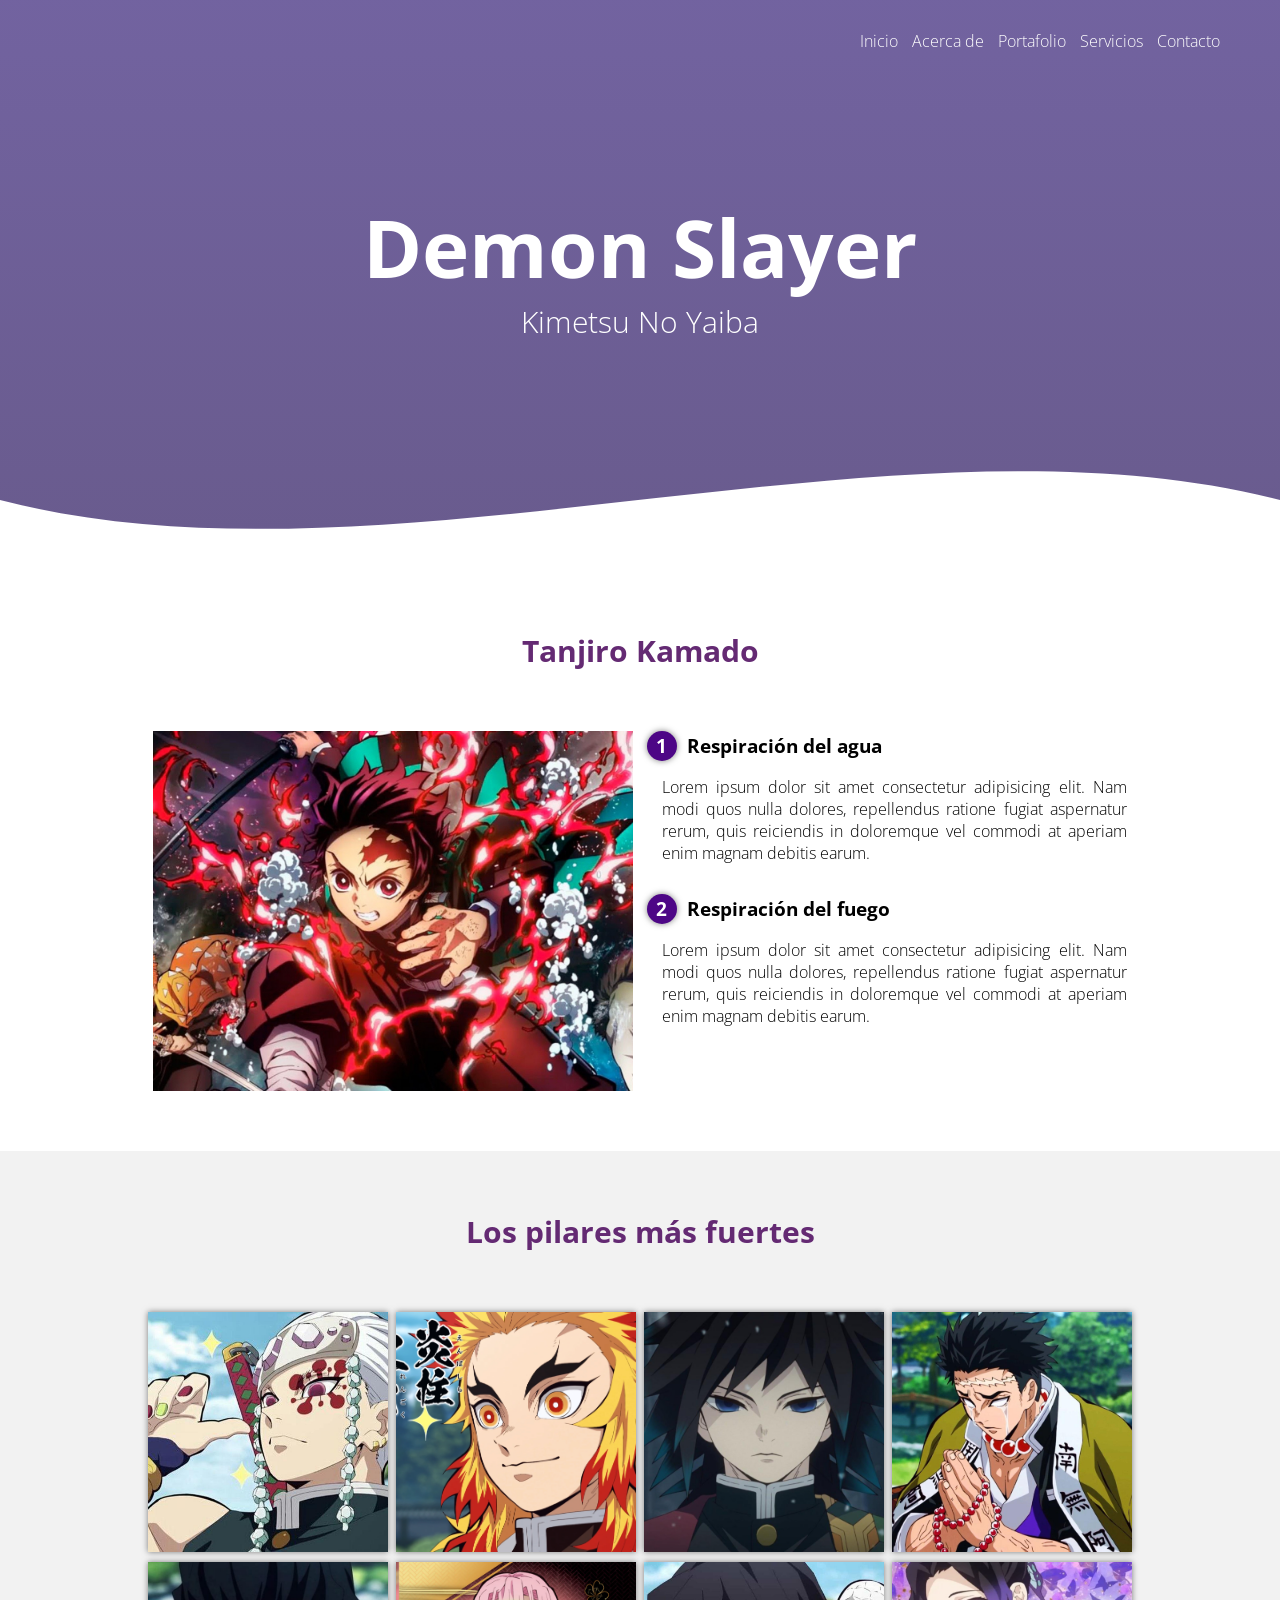
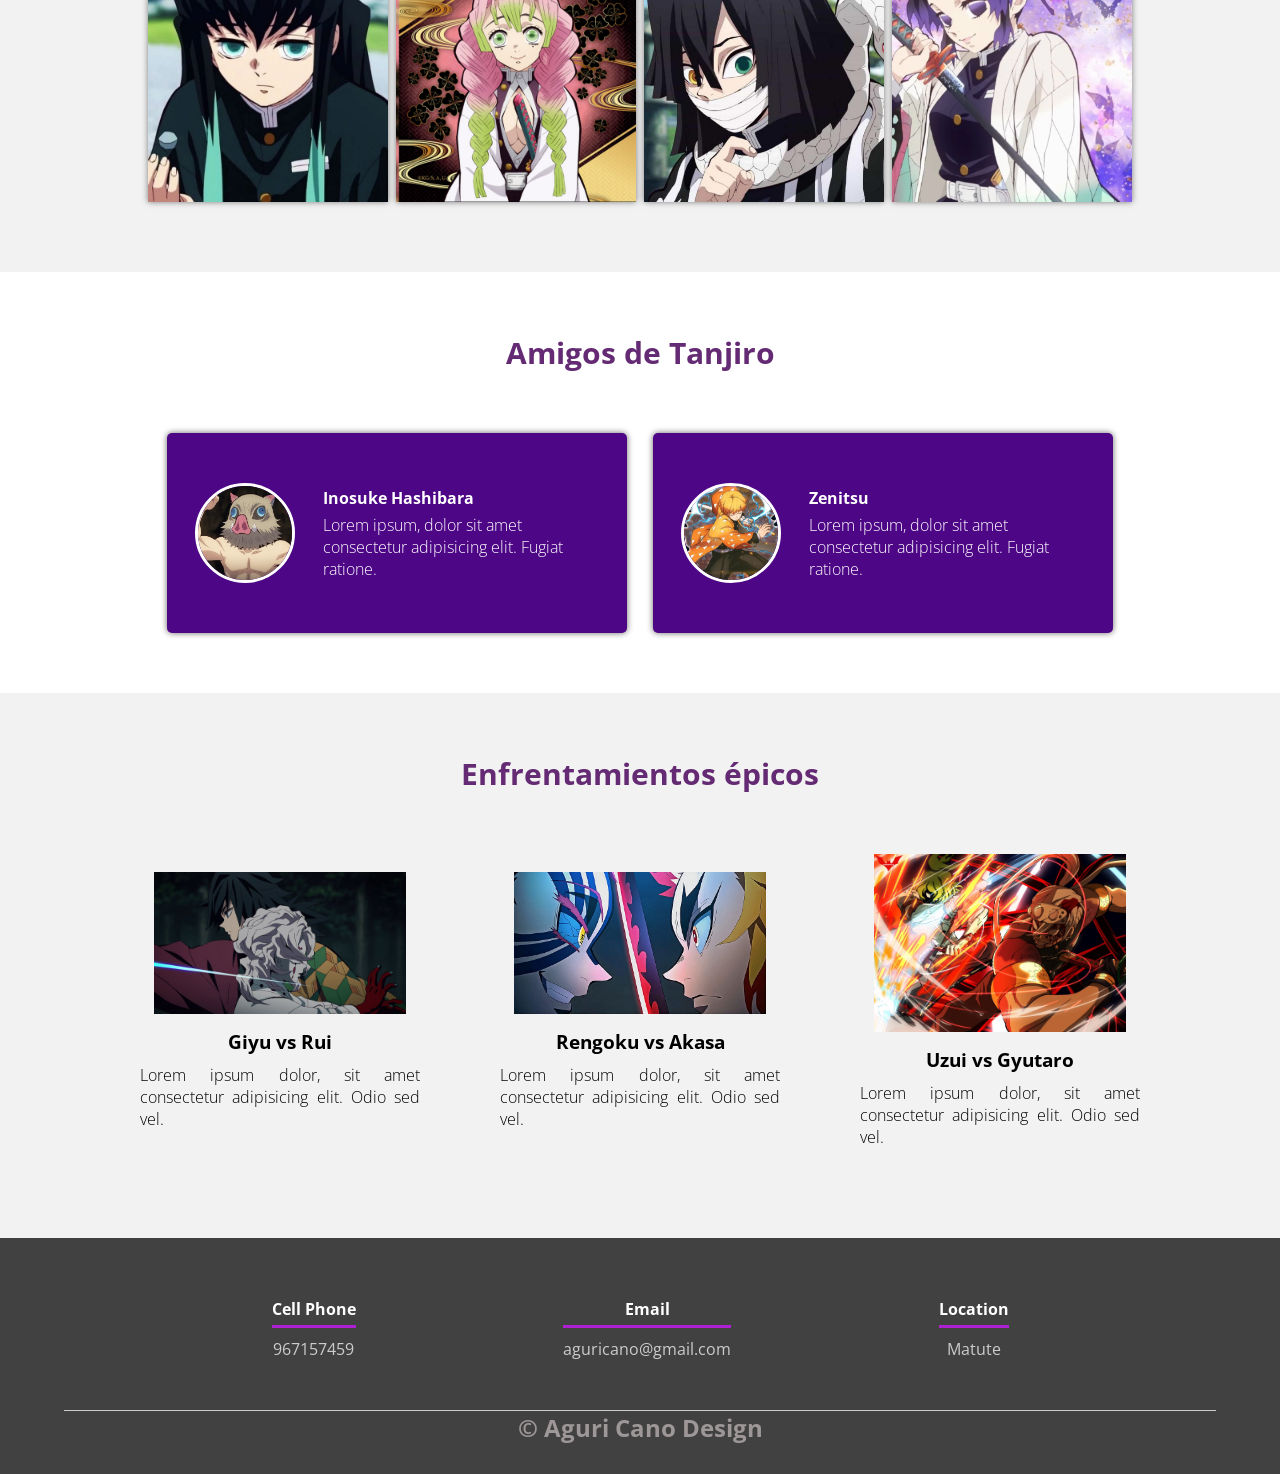
==== Index2.html @ b797e745 "Initial commit" ====
<!DOCTYPE html>
<html lang="es">

<head>
    <meta charset="UTF-8">
    <meta http-equiv="X-UA-Compatible" content="IE=edge">
    <meta name="viewport" content="width=device-width, initial-scale=1.0">
    <script src="carrusel.js"></script>
    <script src="lightbox.js"></script>
    <title>Aguri Cano</title>
    <!--/*con este link se puede colocar icono en la pestaña del navegador*/-->
    <link rel="shortcut icon" href="../PROYECTO_002/img/Demon-Logo.svg" type="image/x-icon">
    <!--/*con este link conectas el ccs con el html*/-->
    <link rel="stylesheet" href="estilos.css">
    <link rel="preconnect" href="https://fonts.googleapis.com">
    <link rel="preconnect" href="https://fonts.gstatic.com" crossorigin>
    <link href="https://fonts.googleapis.com/css2?family=Open+Sans:wght@300&display=swap" rel="stylesheet">
</head>

<body>
    <header>
        <!--/*nav es para realizar un menu */-->
        <nav>
            <a href="#">Inicio</a>
            <a href="#">Acerca de</a>
            <a href="#">Portafolio</a>
            <a href="#">Servicios</a>
            <a href="#">Contacto</a>
        </nav>
        <section class="textos-header">
            <h1>Demon Slayer</h1>
            <h2>Kimetsu No Yaiba</h2>
        </section>
        <!--con este link puede realizar un diseño de una ola para la pagina web*/-->
        <!-- Generated by https://smooth.ie/blogs/news/svg-wavey-transitions-between-sections -->
        <div class="wave" style="height: 150px; overflow: hidden;"><svg viewBox="0 0 500 150" preserveAspectRatio="none"
                style="height: 100%; width: 100%;">
                <path d="M0.00,49.98 C149.99,150.00 349.20,-49.98 500.00,49.98 L500.00,150.00 L0.00,150.00 Z"
                    style="stroke: none; fill: #fff;"></path>
            </svg></div>
    </header>
    <main>
        <section class="contenedor sobre-nosotros">
            <h2 class="titulo">Tanjiro Kamado</h2>
            <div class="contenedor-sobre-nosotros">
                <img src="img/Tanjiro.jpg" alt="tanjiro" class="imagen-about-us" id="foto">
                <div class="contenido-textos">
                    <h3><span>1</span>Respiración del agua</h3>
                    <p>Lorem ipsum dolor sit amet consectetur adipisicing elit. Nam modi quos nulla dolores, repellendus
                        ratione fugiat aspernatur rerum, quis reiciendis in doloremque vel commodi at aperiam enim
                        magnam debitis earum.</p>
                    <h3><span>2</span>Respiración del fuego</h3>
                    <p>Lorem ipsum dolor sit amet consectetur adipisicing elit. Nam modi quos nulla dolores, repellendus
                        ratione fugiat aspernatur rerum, quis reiciendis in doloremque vel commodi at aperiam enim
                        magnam debitis earum.</p>
                </div>
            </div>
        </section>
        <section class="portafolio">
            <div class="contenedor">
                <h2 class="titulo">Los pilares más fuertes</h2>
                <div class="galeria-port">
                    <div class="imagen-port">
                        <img src="img/Tengen-Uzui.jpg" alt="Uzui" class="img-galeria">
                        <div class="hover-galeria">
                            <img src="img/Demon-Logo.svg" alt="">
                            <p>Tengen Uzui</p>
                        </div>
                    </div>
                    <div class="imagen-port">
                        <img src="img/Kyojuro.webp" alt="Uzui" class="img-galeria">
                        <div class="hover-galeria">
                            <img src="img/Demon-Logo.svg" alt="">
                            <p>Kyojuro Rengoku</p>
                        </div>
                    </div>
                    <div class="imagen-port">
                        <img src="img/Giyu-Tomioka.jpg" alt="Uzui" class="img-galeria">
                        <div class="hover-galeria">
                            <img src="img/Demon-Logo.svg" alt="">
                            <p>Giyu Tomioka</p>
                        </div>
                    </div>
                    <div class="imagen-port">
                        <img src="img/Gyomei-Himejima.jpg" alt="Uzui" class="img-galeria">
                        <div class="hover-galeria">
                            <img src="img/Demon-Logo.svg" alt="">
                            <p>Gyomei Himejima</p>
                        </div>
                    </div>
                    <div class="imagen-port">
                        <img src="img/Muichiro Tokito.jpg" alt="Uzui" class="img-galeria">
                        <div class="hover-galeria">
                            <img src="img/Demon-Logo.svg" alt="">
                            <p>Muichiro Tokito</p>
                        </div>
                    </div>
                    <div class="imagen-port">
                        <img src="img/Kanroji-Mitsuri" alt="Uzui" class="img-galeria">
                        <div class="hover-galeria">
                            <img src="img/Demon-Logo.svg" alt="">
                            <p>Kanroji Mitsuri</p>
                        </div>
                    </div>
                    <div class="imagen-port">
                        <img src="img/Obanai-Iguro.jpg" alt="Uzui" class="img-galeria">
                        <div class="hover-galeria">
                            <img src="img/Demon-Logo.svg" alt="">
                            <p>Obanai Iguro</p>
                        </div>
                    </div>
                    <div class="imagen-port">
                        <img src="img/Shinobu-Kocho" alt="Uzui" class="img-galeria">
                        <div class="hover-galeria">
                            <img src="img/Demon-Logo.svg" alt="">
                            <p>Shinobu Kocho</p>
                        </div>
                    </div>
                </div>
            </div>
        </section>
        <section class="imagen-light">
            <img src="img/bx-x.svg" alt="close">
            <img src="img/Tengen-Uzui.jpg" alt="" class="agregar-imagen">
        </section>
        <div class="clientes contenedor">
            <h2 class="titulo">Amigos de Tanjiro</h2>
            <div class="cards">
                <div class="card">
                    <img src="img/Inosuke-Hashibara.jpg" alt="">
                    <div class="contenido-texto-card">
                        <h4>Inosuke Hashibara</h4>
                        <p>Lorem ipsum, dolor sit amet consectetur adipisicing elit. Fugiat ratione.</p>
                    </div>
                </div>
                <div class="card">
                    <img src="img/Zenitsu.webp" alt="">
                    <div class="contenido-texto-card">
                        <h4>Zenitsu</h4>
                        <p>Lorem ipsum, dolor sit amet consectetur adipisicing elit. Fugiat ratione.</p>
                    </div>
                </div>
            </div>
        </div>
        <section class="about-services">
            <div class="contenedor">
                <h2 class="titulo">Enfrentamientos épicos</h2>
                <div class="servicio-cont">
                    <div class="servicio-ind">
                        <img src="img/Giyu-Tomioka vs Rui.jpg" alt="">
                        <h3>Giyu vs Rui</h3>
                        <p>Lorem ipsum dolor, sit amet consectetur adipisicing elit. Odio sed vel.</p>
                    </div>
                    <div class="servicio-ind">
                        <img src="img/Rengoku vs Akasa.jpg" alt="">
                        <h3>Rengoku vs Akasa</h3>
                        <p>Lorem ipsum dolor, sit amet consectetur adipisicing elit. Odio sed vel.</p>
                    </div>
                    <div class="servicio-ind">
                        <img src="img/Uzui vs Gyutaro.jpg" alt="">
                        <h3>Uzui vs Gyutaro</h3>
                        <p>Lorem ipsum dolor, sit amet consectetur adipisicing elit. Odio sed vel.</p>
                    </div>
                </div>
            </div>
        </section>
    </main>
    <footer>
        <div class="contenedor-footer">
            <div class="content-foo">
                <h4>Cell Phone</h4>
                <p>967157459</p>
            </div>
            <div class="content-foo">
                <h4>Email</h4>
                <p>aguricano@gmail.com</p>
            </div>
            <div class="content-foo">
                <h4>Location</h4>
                <p>Matute</p>
            </div>
        </div>
        <h2 class="titulo-final">&copy; Aguri Cano Design</h2>
    </footer>
</body>

</html>
---- estilos.css ----
* {
    margin: 0;
    padding: 0;
    box-sizing: border-box;
}

body {
    font-family:'open sans';
}
.contenedor{
    padding: 60px 0;
    width: 90%;
    max-width: 1000px;
    margin: auto;
    overflow: hidden;
}
.titulo{
    color: #642a73;
    font-size: 30px;
    text-align: center;
    margin-bottom: 60px;
}

/*Header*/

header{
    width: 100%;
    height: 600px;
    background: #bc4e9c;
    background-image: linear-gradient(to top, hsla(213, 30%, 36%, 0.719) 0%, hsla(249, 24%, 51%, 0.938) 100%), url(../PROYECTO_002/img/Portada\ demon\ slayer.webp);
    background-size: cover;
    background-attachment: fixed;
    position: relative;
}
nav{
    text-align: right;
    padding: 30px 50px 0 0;
}

nav >a{
    color: #fff;
    font-weight: 300;
    text-decoration: none;
    margin-right: 10px;
}
nav >a:hover{
    text-decoration: underline;
}
header .textos-header{
    display:flex;
    height: 430px;
    width: 100%;
    align-items: center;
    justify-content: center;
    flex-direction: column;
    text-align: center;
}
.textos-header h1{
    font-size: 80px;
    color: #fff;
}
.textos-header h2{
    font-size: 30px;
    font-weight: 300;
    color: #fff;
}    
.wave{
    position: absolute;
    bottom: 0;
    width: 100%;
}

/*About us*/
main .sobre-nosotros{
    padding:30px 0 60px 0;
}
.contenedor-sobre-nosotros{
    display: flex;
    justify-content: space-evenly;
}
.imagen-about-us{
    width: 48%;
}
.sobre-nosotros .contenido-textos{
    width: 48%;
}
.contenido-textos h3{
    margin-bottom: 15px;
}
.contenido-textos h3 span{
    background:#4d0686;
    color:#fff;
    border-radius: 50%;
    display: inline-block;
    text-align: center;
    width: 30px;
    height: 30px;
    padding: 2px;
    box-shadow: 0 0 6px 0 rgba(0, 0, 0, .5);
    margin-right: 10px;
}
.contenido-textos p{
    padding: 0px 0px 30px 15px;
    font-weight:300;
    text-align: justify;
}

/*Galeria*/

.portafolio{
    background: #f2f2f2;
}

.galeria-port{
    display: flex;
    justify-content: space-evenly;
    flex-wrap: wrap;
}

.imagen-port{
    width: 24%;
    margin-bottom: 10px;
    overflow: hidden;
    position: relative;
    cursor: pointer;
    box-shadow: 0 0 6px 0 rgba(0, 0, 0, .5);
}

.imagen-port > img{
    width: 100%;
    height: 100%;
    object-fit: cover;
    display: block;
}

.hover-galeria{
    position: absolute;
    width: 100%;
    height: 100%;
    top: 0;
    transform: scale(0);
    background: hsla(273,91%, 27%, 0.7);
    transition: transform .5s;
    display: flex;
    justify-content: center;
    align-items: center;
    flex-direction: column;
}

.hover-galeria img{
    width: 300px;
}

.hover-galeria p{
    color: #fff;
}

.imagen-port:hover .hover-galeria{
    transform: scale(1);

    
}

.imagen-light{
    position: fixed;
    background: rgba(0,0,0,.6);
    width: 100%;
    height: 100%;
    top: 0;
    left: 0;
    display: flex;
    justify-content: center;
    align-items: center;
    transform: translate(100%);
    transition: transform .2s ease-in-out;
}
.show{
    transform: translate(0);
}

.agregar-imagen{
    width: 60%;
    border-radius: 10px;
    transform: scale(0);
    transition: transform .3s .2s;
}
/*Clientes*/

.cards{
    display: flex;
    justify-content: space-evenly;
}

.cards .card{
    background: #4d0686;
    display: flex;
    width: 46%;
    height: 200px;
    align-items: center;
    justify-content: space-evenly;
    border-radius: 5px;
    box-shadow: 0 0 6px 0 rgba(0, 0, 0, 0.6) ;
}

.cards .card img{
    width: 100px;
    height: 100px;
    object-fit: cover;
    border: 3px solid #fff;
    border-radius: 50%;
    display: block;
}

.cards .card > .contenido-texto-card{
    width: 60%;
    color: #fff;
}

.cards .card > .contenido-texto-card p{
    font-weight: 300;
    padding-top: 5px;
}

/*our team*/

.about-services{
    background: #f2f2f2;
    padding-bottom: 30px;
}

.servicio-cont{
    display: flex;
    justify-content: space-between;
    align-items: center;
}

.servicio-ind{
    width:28%;
    text-align: center;
}

.servicio-ind img{
    width: 90%;
}

.servicio-ind h3{
    margin: 10px 0;
}

.servicio-ind p{
    font-weight: 300;
    text-align: justify;
}

/*footer*/

footer{
    background: #414141;
    padding: 60px 0 30px 0;
    margin: auto;
    overflow: hidden;
}

.contenedor-footer{
    display: flex;
    width: 90%;
    justify-content: space-evenly;
    margin: auto;
    padding-bottom: 50px;
    border-bottom: 1px solid #ccc;
}

.content-foo{
    text-align: center;
}
.content-foo h4{
    color: #fff;
    border-bottom: 3px solid #af20d3;
    padding-bottom: 5px;
    margin-bottom: 10px;
}
.content-foo p{
    color: #ccc;
}

.titulo-final{
    text-align: center;
    font-size: 24px;
    margin: 20 px 0 0 0;
    color: #9e9797;
}

@media screen and (max-width:900px){
    header{
        background-position: center;
    }

    .contenedor-sobre-nosotros{
        flex-direction: column;
        justify-content: center;
        align-items: center;
    }

    .sobre-nosotros .contenido-textos{
        width: 90%;
    }

    .imagen-about-us{
        width: 90%;
    }

    /*Galeria*/

    .imagen-port{
        width: 44%;
    }

    /*CLientes*/

    .cards{
        flex-direction: column;
        justify-content: center;
        align-items: center;
    }

    .cards .card{
        width: 90%;
    }

    .cards .card:first-child{
        margin-bottom: 30px;
    }

    /*Servicios*/
    .servicio-cont{
        justify-content: center;
        flex-direction: column;
    }

    .servicio-ind{
        width: 100%;
        text-align: center;
    }

    .servicio-ind:nth-child(1), .servicio-ind:nth-child(2){
        margin-bottom: 60px;
    }

    .servicio-ind img{
        width: 90%;
    }
}

@media screen and(max-width:500px){
    nav{
        text-align: center;
        padding: 30px 0 0 0;
    }

    nav > a{
        margin-right: 5px;
    }

    .textos-header h1{
        font-size: 35px;
    }

    .textos-header h2{
        font-size: 20px;
    }

    /*about us*/

    .imagen-about-us{
        margin-bottom: 60px;
        width: 99%;
    }

    .sobre-nosotros .contenido-textos{
        width: 95%;
    }

    /*Galeria*/

    .imagen-port{
        width: 95%;
    }

    /*Clientes*/

    .cards .card{
        height: 450px;
        display: flex;
        flex-direction: column;
        align-items: center;
    }

    .cards .card img{
        width: 90px;
        height: 90px;
    }

    /*footer*/

    .contenedor-footer{
        flex-direction: column;
        border: none;
    }

    .content-foo{
        margin-bottom: 20px;
        text-align: center;
    }

    .content-foo h4{
        border-bottom: none;
    }

    .content-foo p{
        color: #ccc;
        border-bottom: 1px solid #f2f2f2;
        padding-bottom: 20px;
    }

    .titulo-final{
        font-size: 20px;
    }
}
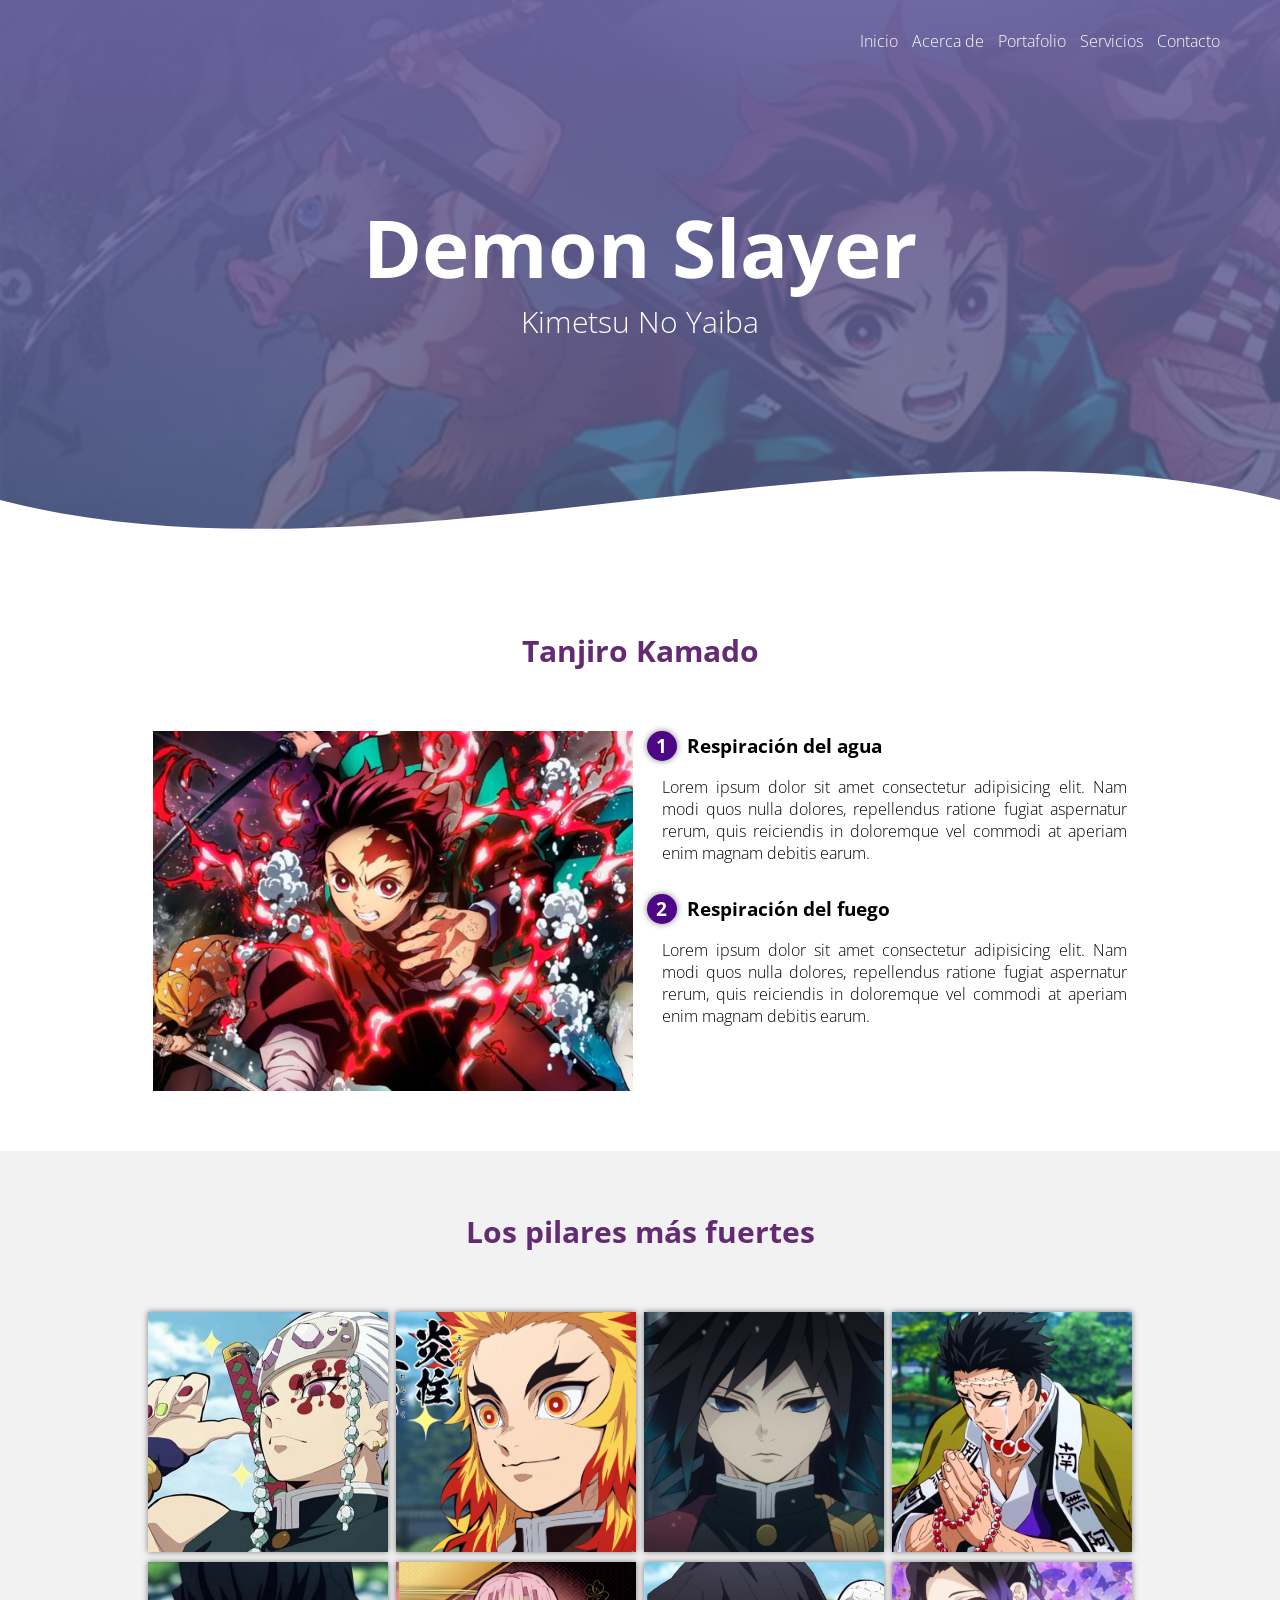
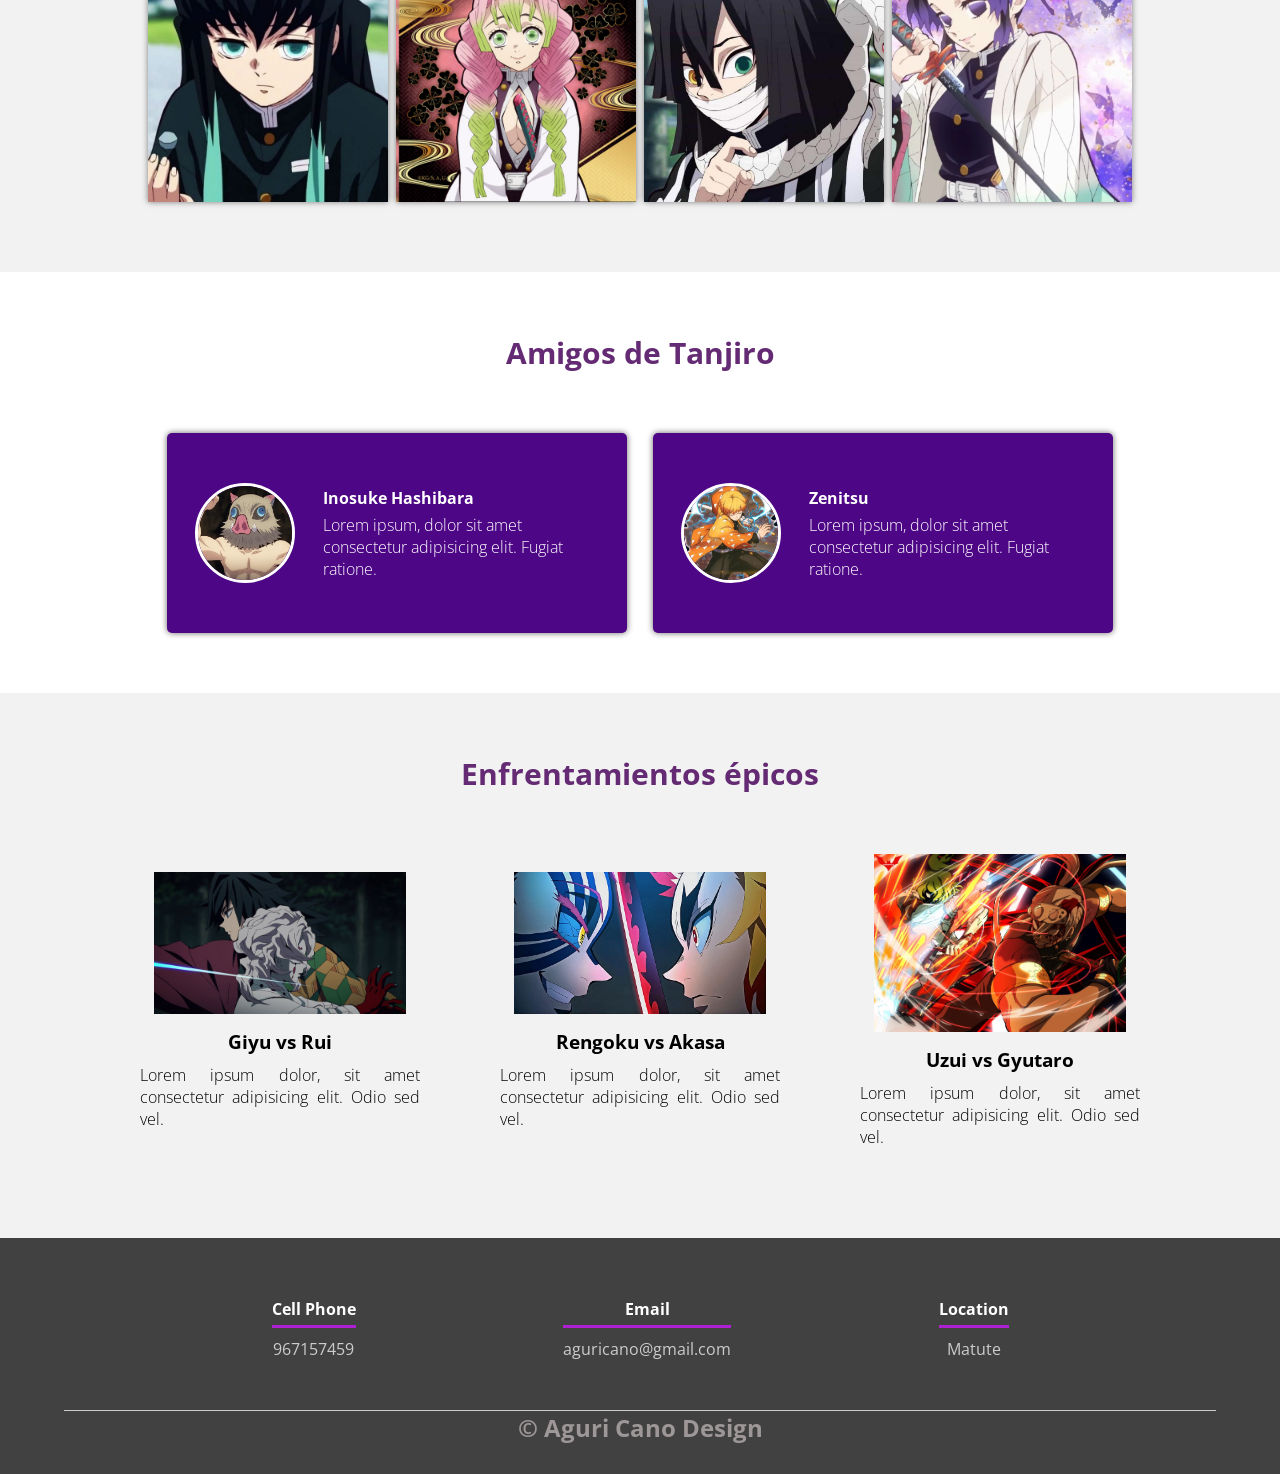
==== commit febe3661: "Update Index2.html" ====
--- a/Index2.html
+++ b/Index2.html
@@ -9,7 +9,7 @@
     <script src="lightbox.js"></script>
     <title>Aguri Cano</title>
     <!--/*con este link se puede colocar icono en la pestaña del navegador*/-->
-    <link rel="shortcut icon" href="../PROYECTO_002/img/Demon-Logo.svg" type="image/x-icon">
+    <link rel="shortcut icon" href="img/Demon-Logo.svg" type="image/x-icon">
     <!--/*con este link conectas el ccs con el html*/-->
     <link rel="stylesheet" href="estilos.css">
     <link rel="preconnect" href="https://fonts.googleapis.com">
@@ -184,4 +184,4 @@
     </footer>
 </body>
 
-</html>+</html>
--- a/estilos.css
+++ b/estilos.css
@@ -27,7 +27,7 @@
     width: 100%;
     height: 600px;
     background: #bc4e9c;
-    background-image: linear-gradient(to top, hsla(213, 30%, 36%, 0.719) 0%, hsla(249, 24%, 51%, 0.938) 100%), url(../PROYECTO_002/img/Portada\ demon\ slayer.webp);
+    background-image: linear-gradient(to top, hsla(213, 30%, 36%, 0.719) 0%, hsla(249, 24%, 51%, 0.938) 100%), url(img/Portada\ demon\ slayer.webp);
     background-size: cover;
     background-attachment: fixed;
     position: relative;
@@ -425,4 +425,4 @@
     .titulo-final{
         font-size: 20px;
     }
-}+}
